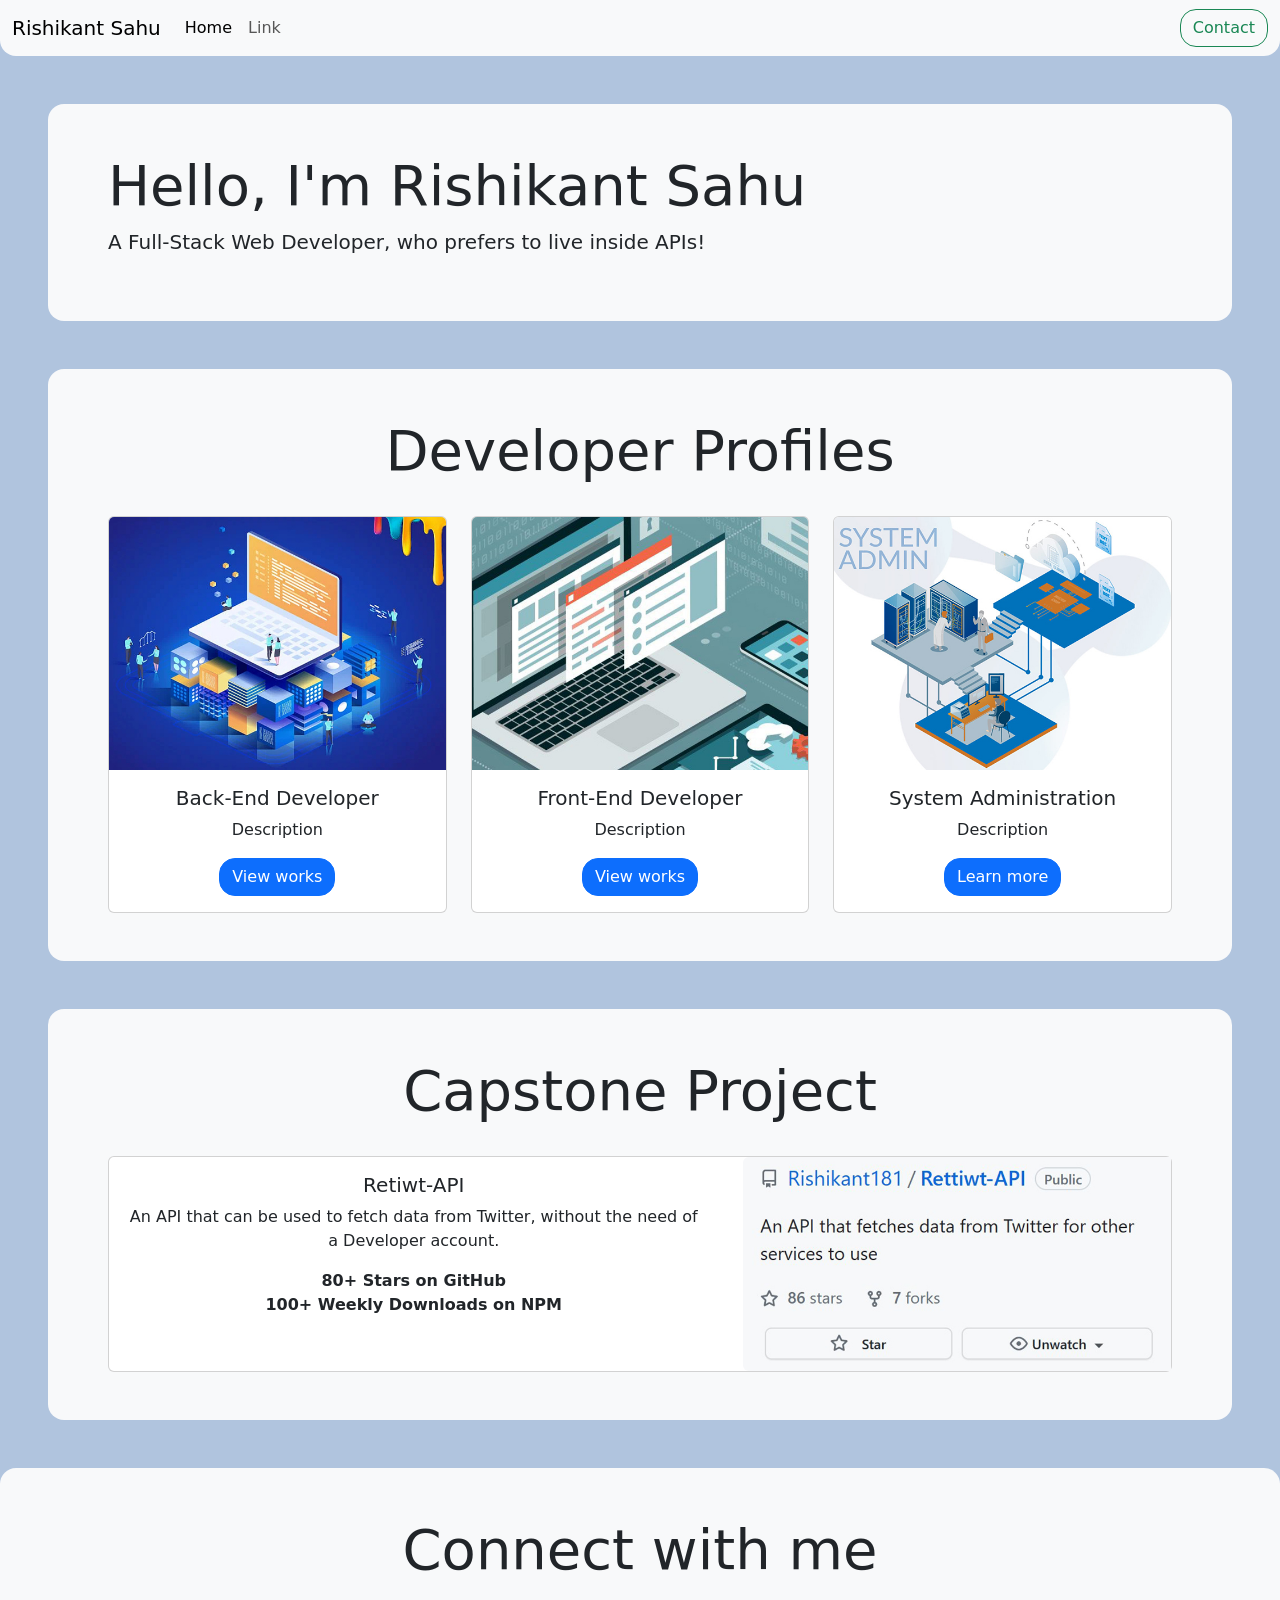
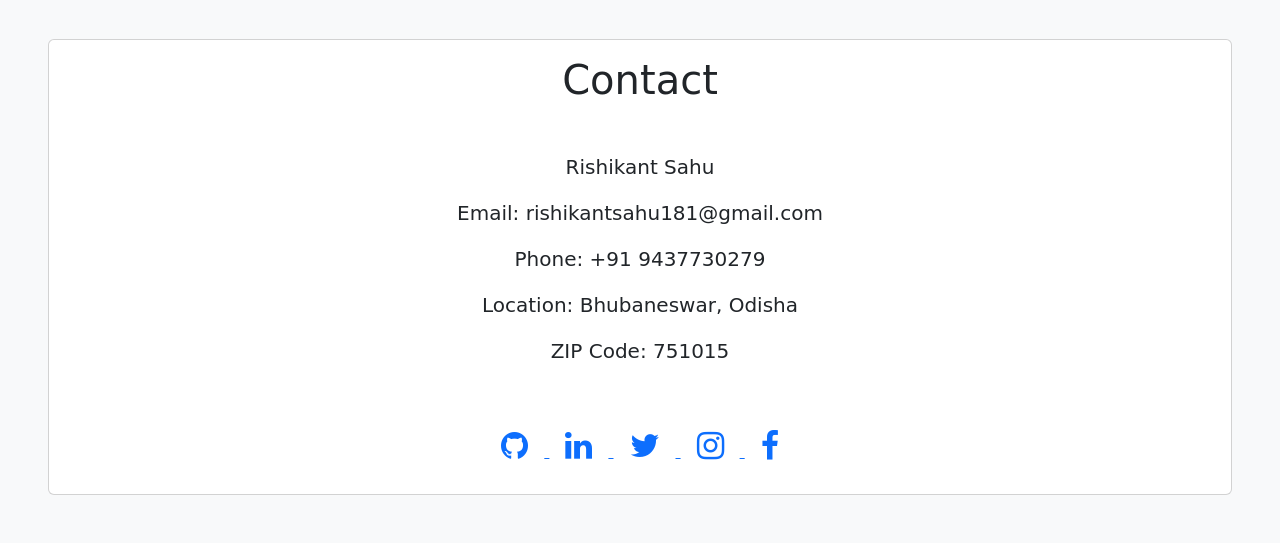
==== Home.html @ 198e62e4 "Made social links functional" ====
<!DOCTYPE html>
<html>
	<head>
		<meta
			name="viewport"
			content="width=device-width, initial-scale=1"
		/>
		<title>Rishikant Sahu</title>
		<link
			href="https://cdn.jsdelivr.net/npm/bootstrap@5.3.0-alpha3/dist/css/bootstrap.min.css"
			rel="stylesheet"
			integrity="sha384-KK94CHFLLe+nY2dmCWGMq91rCGa5gtU4mk92HdvYe+M/SXH301p5ILy+dN9+nJOZ"
			crossorigin="anonymous"
		/>
		<link
			rel="stylesheet"
			href="https://cdnjs.cloudflare.com/ajax/libs/font-awesome/4.7.0/css/font-awesome.min.css"
		/>
		<link
			rel="stylesheet"
			href="./styles/global.css"
		/>
	</head>
	<body>
		<!-- NAVBAR -->
		<nav class="navbar navbar-expand-lg bg-light rounded-bottom-4">
			<div class="container-fluid">
				<div class="collapse navbar-collapse">
					<!-- NAVBAR BRAND -->
					<a
						class="navbar-brand"
						href="#"
						>Rishikant Sahu</a
					>

					<!-- NAVBAR LINKS -->
					<ul class="navbar-nav me-auto">
						<!-- HOME -->
						<li class="nav-item">
							<a
								class="nav-link active"
								aria-current="page"
								href="#"
								>Home</a
							>
						</li>
						<!-- OTHERS -->
						<li class="nav-item">
							<a
								class="nav-link"
								href="#"
								>Link</a
							>
						</li>
					</ul>

					<!-- CONTACT BUTTON -->
					<button
						class="btn btn-outline-success rounded-4"
						type="submit"
					>
						Contact
					</button>
				</div>
			</div>
		</nav>

		<!-- INTRODUCTION JUMBOTRON -->
		<div class="p-5 bg-light m-5 rounded-4">
			<div class="container">
				<!-- TITLE -->
				<h1 class="display-4">Hello, I'm Rishikant Sahu</h1>

				<!-- DESCRIPTION -->
				<p class="lead">A Full-Stack Web Developer, who prefers to live inside APIs!</p>
			</div>
		</div>

		<!-- DEVELOPER PROFILE SECTION -->
		<div class="row bg-light rounded-4 p-5 m-5 text-center">
			<!-- TITLE -->
			<div class="col-12 mb-4">
				<h1 class="display-4">Developer Profiles</h1>
			</div>

			<!-- BACKEND DEVELOPER -->
			<div class="col-4">
				<div class="card card-zoom">
					<!-- CARD IMAGE -->
					<img
						src="./assets/card/backend-card.jpg"
						class="card-img-top"
						alt="..."
					/>

					<!-- CARD BODY -->
					<div class="card-body">
						<!-- TITLE -->
						<h5 class="card-title">Back-End Developer</h5>

						<!-- DESCRIPTION -->
						<p class="card-text">Description</p>

						<!-- BUTTON -->
						<div class="text-center">
							<a
								href="#"
								class="btn btn-primary rounded-4"
								>View works</a
							>
						</div>
					</div>
				</div>
			</div>

			<!-- FRONTNED DEVELOPER -->
			<div class="col-4">
				<div class="card card-zoom">
					<!-- CARD IMAGE -->
					<img
						src="./assets/card/frontend-card.jpg"
						class="card-img-top"
						alt="..."
					/>

					<!-- CARD BODY -->
					<div class="card-body">
						<!-- TITLE -->
						<h5 class="card-title">Front-End Developer</h5>

						<!-- DESCRIPTION -->
						<p class="card-text">Description</p>

						<!-- BUTTON -->
						<div class="text-center">
							<a
								href="#"
								class="btn btn-primary rounded-4"
								>View works</a
							>
						</div>
					</div>
				</div>
			</div>

			<!-- SYSTEM ADMIN -->
			<div class="col-4">
				<div class="card card-zoom">
					<!-- CARD IMAGE -->
					<img
						src="./assets/card/sysadmin-card.jpg"
						class="card-img-top"
						alt="..."
					/>

					<!-- CARD BODY -->
					<div class="card-body">
						<!-- TITLE -->
						<h5 class="card-title">System Administration</h5>

						<!-- DESCRIPTION -->
						<p class="card-text">Description</p>

						<!-- BUTTON -->
						<div class="text-center">
							<a
								href="#"
								class="btn btn-primary rounded-4"
								>Learn more</a
							>
						</div>
					</div>
				</div>
			</div>
		</div>

		<!-- CAPSTONE PROJECT -->
		<div class="row bg-light rounded-4 p-5 m-5 text-center">
			<!-- TITLE -->
			<div class="col-12 mb-4">
				<h1 class="display-4">Capstone Project</h1>
			</div>

			<!-- CAPSTONE PROJECT CARD -->
			<div class="col-12">
				<div class="card card-zoom">
					<div class="row">
						<!-- BODY -->
						<div class="col-7">
							<div class="card-body">
								<!-- TITLE -->
								<h5 class="card-title">Retiwt-API</h5>

								<!-- DESCRIPTION -->
								<p class="card-text">
									An API that can be used to fetch data from Twitter, without the need of a Developer
									account.
								</p>

								<!-- HIGHLIGHTS -->
								<p class="card-text fw-bold">
									80+ Stars on GitHub <br />
									100+ Weekly Downloads on NPM
								</p>
							</div>
						</div>

						<!-- IMAGE -->
						<div class="col-5">
							<a href="https://github.com/Rishikant181/Rettiwt-API">
								<img
									src="./assets/card/rettiwt-api-card.jpg"
									class="img-fluid rounded-start"
									alt="..."
								/>
							</a>
						</div>
					</div>
				</div>
			</div>
		</div>

		<!-- FOOTER -->
		<div class="bg-light rounded-top-4 p-5 text-center">
			<!-- TITLE -->
			<h1 class="display-4">Connect with me</h1>

			<!-- CONTACT DETAILS -->
			<div class="row">
				<!-- CONTACT CARD -->
				<div class="col-12">
					<div class="card mt-5 card-zoom">
						<!-- BODY -->
						<div class="card-body">
							<!-- TITLE -->
							<h1 class="card-title">Contact</h1>

							<!-- CONTENT -->
							<div class="m-5">
								<p class="text-center lead">Rishikant Sahu</p>
								<p class="text-center lead">Email: rishikantsahu181@gmail.com</p>
								<p class="text-center lead">Phone: +91 9437730279</p>
								<p class="text-center lead">Location: Bhubaneswar, Odisha</p>
								<p class="text-center lead">ZIP Code: 751015</p>
							</div>

							<!-- SOCIAL -->
							<a href="https://www.github.com/Rishikant181">
								<p class="m-3 fa fa-2x fa-github"></p>
							</a>
							<a href="https://www.linkedin.com/in/rishikant-sahu-424663203/">
								<p class="m-3 fa fa-2x fa-linkedin"></p>
							</a>
							<a href="https://twitter.com/negmatico">
								<p class="m-3 fa fa-2x fa-twitter"></p>
							</a>
							<a href="https://www.instagram.com/negmatico/">
								<p class="m-3 fa fa-2x fa-instagram"></p>
							</a>
							<a href="https://www.facebook.com/rishikant.sahu.94">
								<p class="m-3 fa fa-2x fa-facebook"></p>
							</a>
						</div>
					</div>
				</div>
			</div>
		</div>

		<script
			src="https://cdn.jsdelivr.net/npm/bootstrap@5.3.0-alpha3/dist/js/bootstrap.bundle.min.js"
			integrity="sha384-ENjdO4Dr2bkBIFxQpeoTz1HIcje39Wm4jDKdf19U8gI4ddQ3GYNS7NTKfAdVQSZe"
			crossorigin="anonymous"
		></script>
	</body>
</html>
---- styles/global.css ----
@import './card.css';

body {
	background-color: lightsteelblue;
}
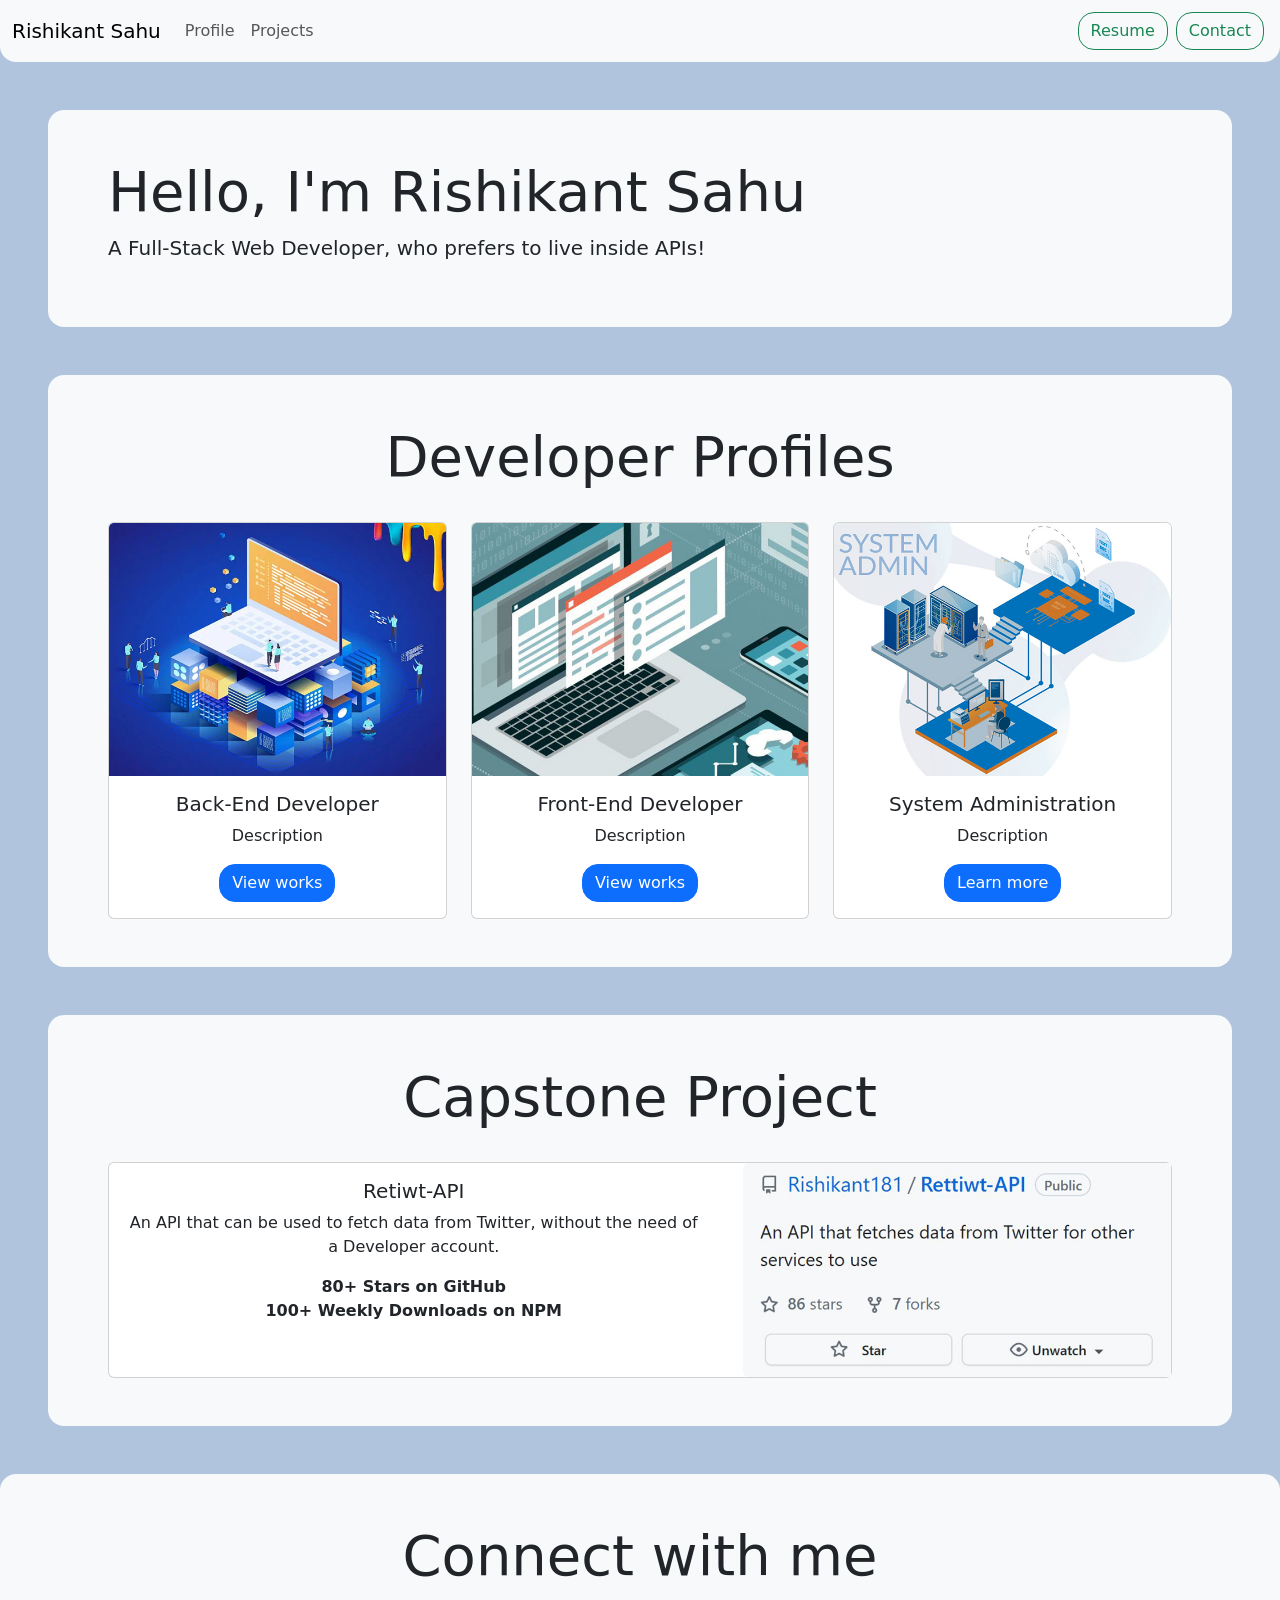
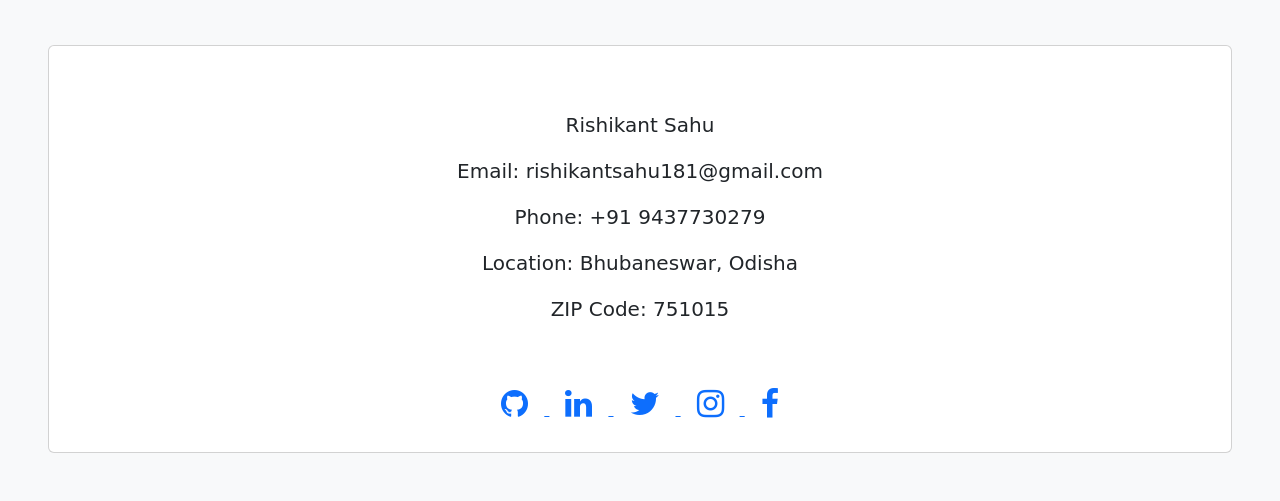
==== commit fbf738db: "Added functional links" ====
--- a/Home.html
+++ b/Home.html
@@ -29,7 +29,7 @@
 					<!-- NAVBAR BRAND -->
 					<a
 						class="navbar-brand"
-						href="#"
+						href="#intro"
 						>Rishikant Sahu</a
 					>
 
@@ -38,35 +38,50 @@
 						<!-- HOME -->
 						<li class="nav-item">
 							<a
-								class="nav-link active"
+								class="nav-link"
 								aria-current="page"
-								href="#"
-								>Home</a
+								href="#profile"
+								>Profile</a
 							>
 						</li>
 						<!-- OTHERS -->
 						<li class="nav-item">
 							<a
 								class="nav-link"
-								href="#"
-								>Link</a
+								href="#projects"
+								>Projects</a
 							>
 						</li>
 					</ul>
 
+					<!-- RESUME BUTTON -->
+					<a href="https://www.linkedin.com/in/rishikant-sahu-424663203/">
+						<button
+							class="btn btn-outline-success rounded-4 m-1"
+							type="submit"
+						>
+							Resume
+						</button>
+					</a>
+
 					<!-- CONTACT BUTTON -->
-					<button
-						class="btn btn-outline-success rounded-4"
-						type="submit"
-					>
-						Contact
-					</button>
+					<a href="#contact">
+						<button
+							class="btn btn-outline-success rounded-4 m-1"
+							type="submit"
+						>
+							Contact
+						</button>
+					</a>
 				</div>
 			</div>
 		</nav>
 
 		<!-- INTRODUCTION JUMBOTRON -->
-		<div class="p-5 bg-light m-5 rounded-4">
+		<div
+			class="p-5 bg-light m-5 rounded-4"
+			id="intro"
+		>
 			<div class="container">
 				<!-- TITLE -->
 				<h1 class="display-4">Hello, I'm Rishikant Sahu</h1>
@@ -77,7 +92,10 @@
 		</div>
 
 		<!-- DEVELOPER PROFILE SECTION -->
-		<div class="row bg-light rounded-4 p-5 m-5 text-center">
+		<div
+			class="row bg-light rounded-4 p-5 m-5 text-center"
+			id="profile"
+		>
 			<!-- TITLE -->
 			<div class="col-12 mb-4">
 				<h1 class="display-4">Developer Profiles</h1>
@@ -175,7 +193,10 @@
 		</div>
 
 		<!-- CAPSTONE PROJECT -->
-		<div class="row bg-light rounded-4 p-5 m-5 text-center">
+		<div
+			class="row bg-light rounded-4 p-5 m-5 text-center"
+			id="projects"
+		>
 			<!-- TITLE -->
 			<div class="col-12 mb-4">
 				<h1 class="display-4">Capstone Project</h1>
@@ -221,7 +242,10 @@
 		</div>
 
 		<!-- FOOTER -->
-		<div class="bg-light rounded-top-4 p-5 text-center">
+		<div
+			class="bg-light rounded-top-4 p-5 text-center"
+			id="contact"
+		>
 			<!-- TITLE -->
 			<h1 class="display-4">Connect with me</h1>
 
@@ -232,9 +256,6 @@
 					<div class="card mt-5 card-zoom">
 						<!-- BODY -->
 						<div class="card-body">
-							<!-- TITLE -->
-							<h1 class="card-title">Contact</h1>
-
 							<!-- CONTENT -->
 							<div class="m-5">
 								<p class="text-center lead">Rishikant Sahu</p>
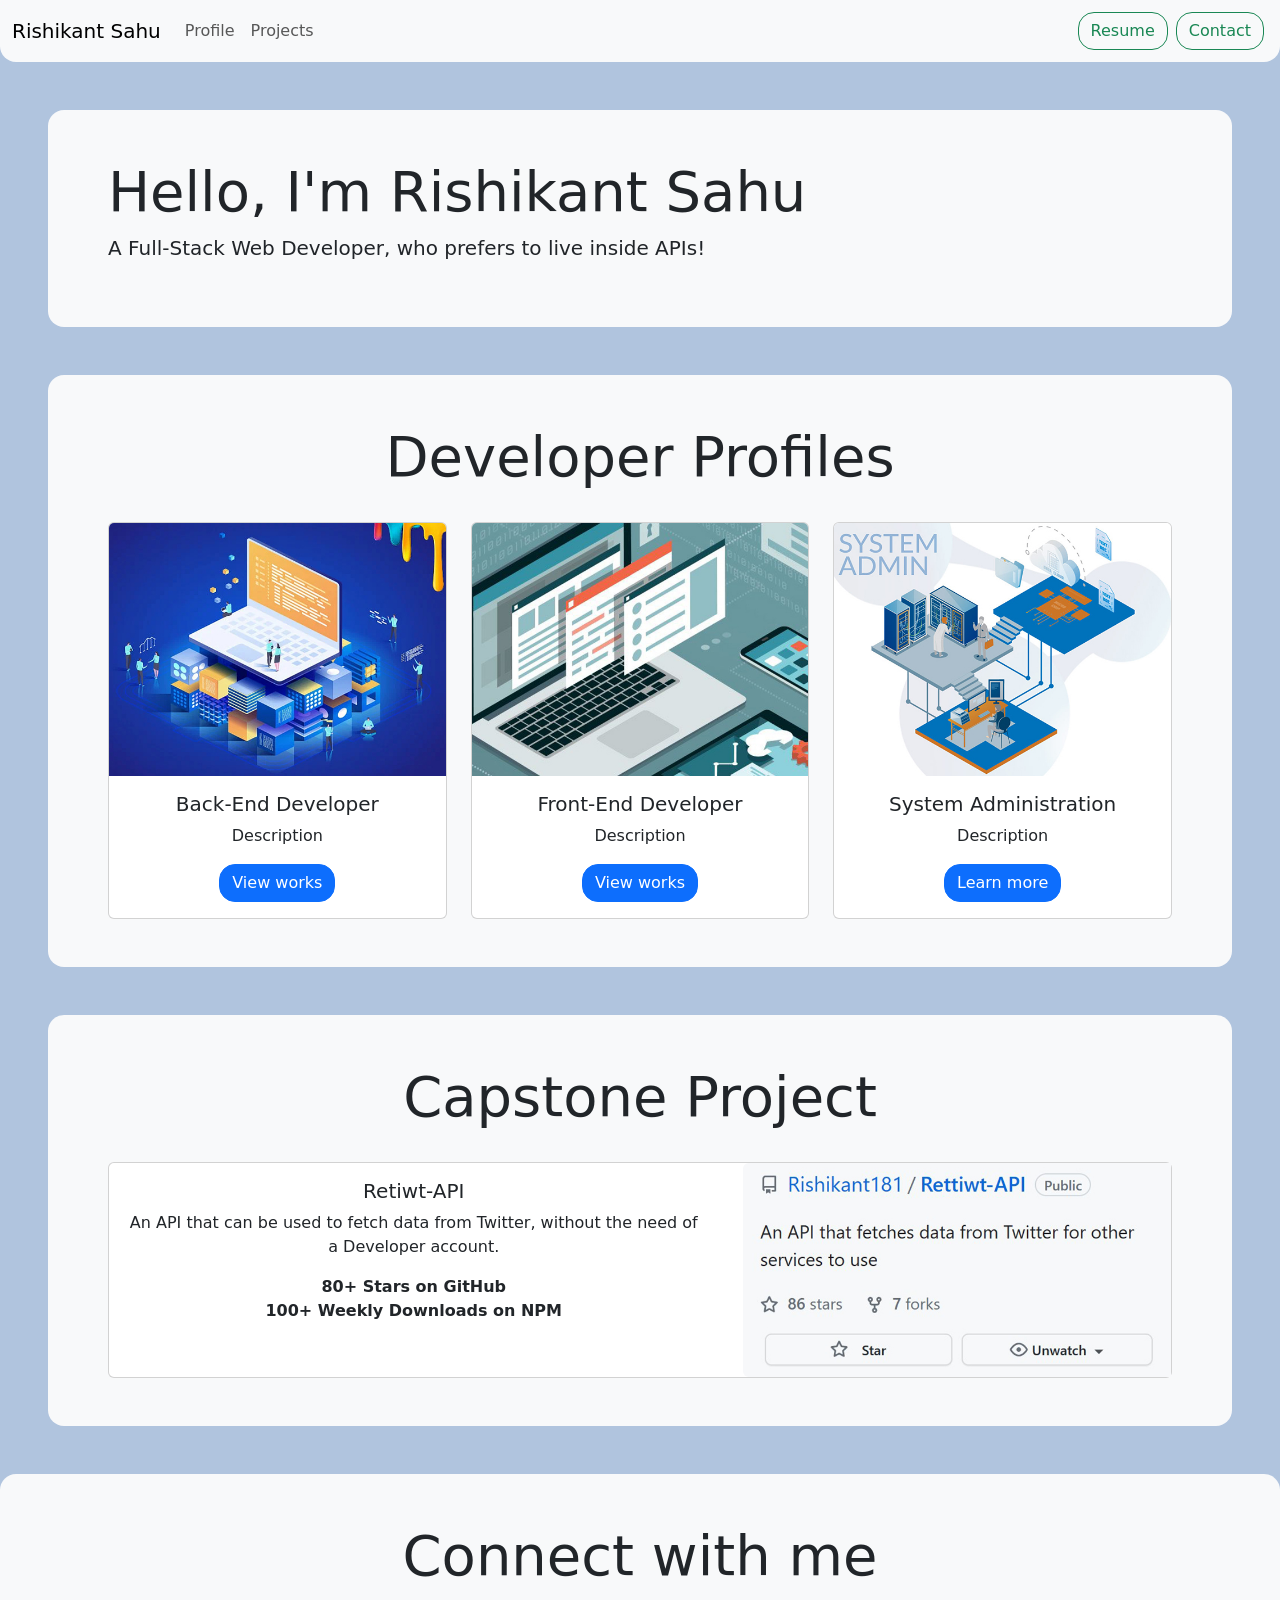
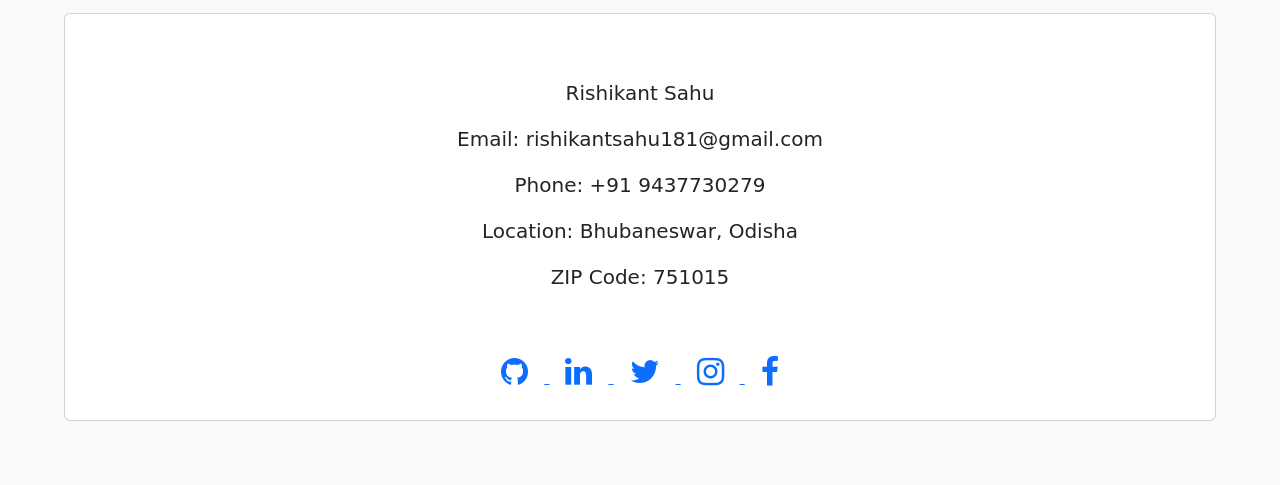
==== commit 6882bce9: "Fixed margins" ====
--- a/Home.html
+++ b/Home.html
@@ -23,7 +23,7 @@
 	</head>
 	<body>
 		<!-- NAVBAR -->
-		<nav class="navbar navbar-expand-lg bg-light rounded-bottom-4">
+		<nav class="navbar navbar-expand-lg bg-light sticky-top rounded-bottom-4">
 			<div class="container-fluid">
 				<div class="collapse navbar-collapse">
 					<!-- NAVBAR BRAND -->
@@ -253,7 +253,7 @@
 			<div class="row">
 				<!-- CONTACT CARD -->
 				<div class="col-12">
-					<div class="card mt-5 card-zoom">
+					<div class="card m-3 card-zoom">
 						<!-- BODY -->
 						<div class="card-body">
 							<!-- CONTENT -->
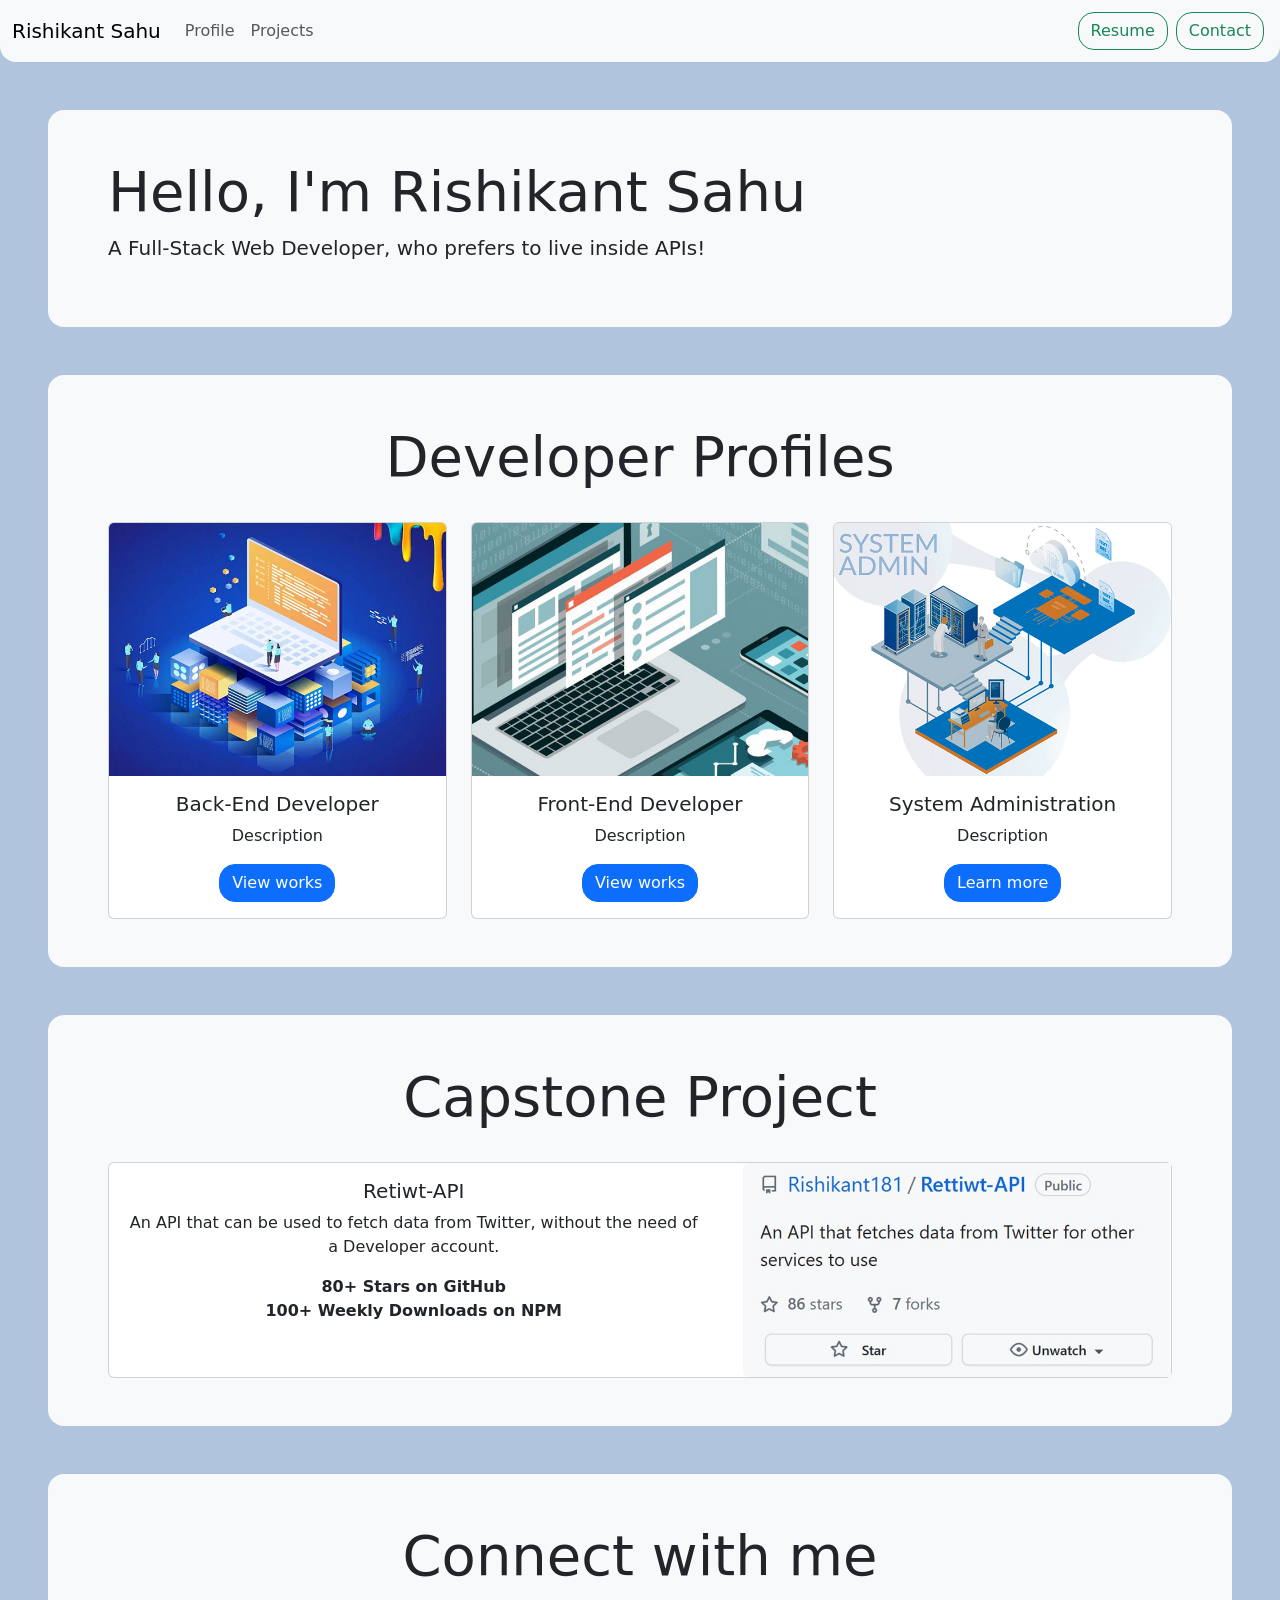
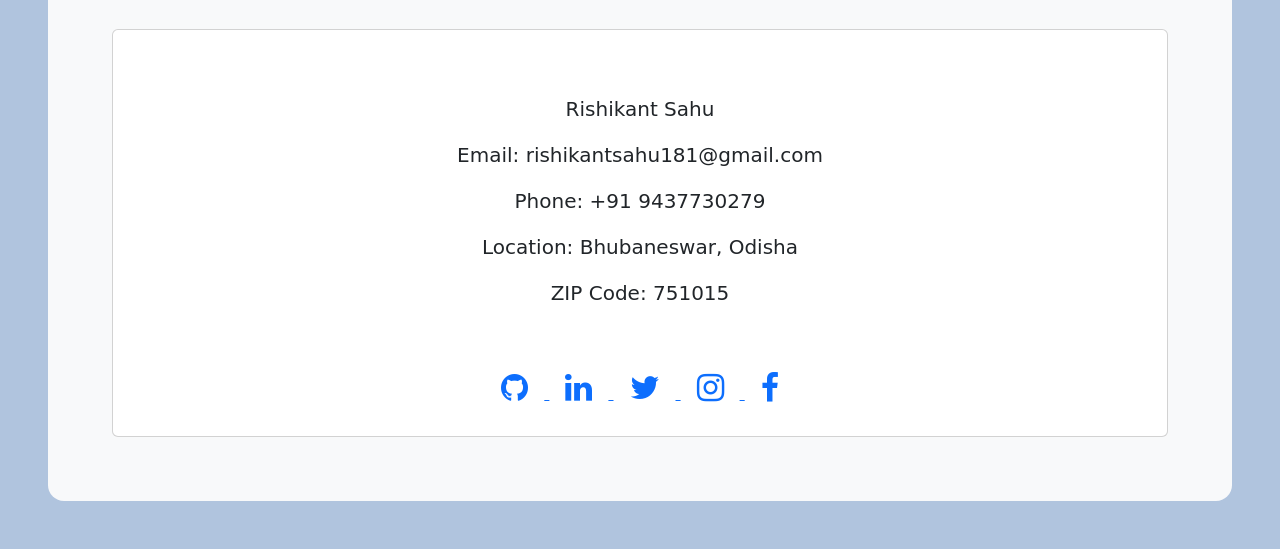
==== commit c5ec7d14: "Fixed footer margin" ====
--- a/Home.html
+++ b/Home.html
@@ -243,11 +243,13 @@
 
 		<!-- FOOTER -->
 		<div
-			class="bg-light rounded-top-4 p-5 text-center"
+			class="bg-light rounded-4 m-5 p-5 text-center"
 			id="contact"
 		>
 			<!-- TITLE -->
-			<h1 class="display-4">Connect with me</h1>
+			<div class="mb-4">
+				<h1 class="display-4">Connect with me</h1>
+			</div>
 
 			<!-- CONTACT DETAILS -->
 			<div class="row">
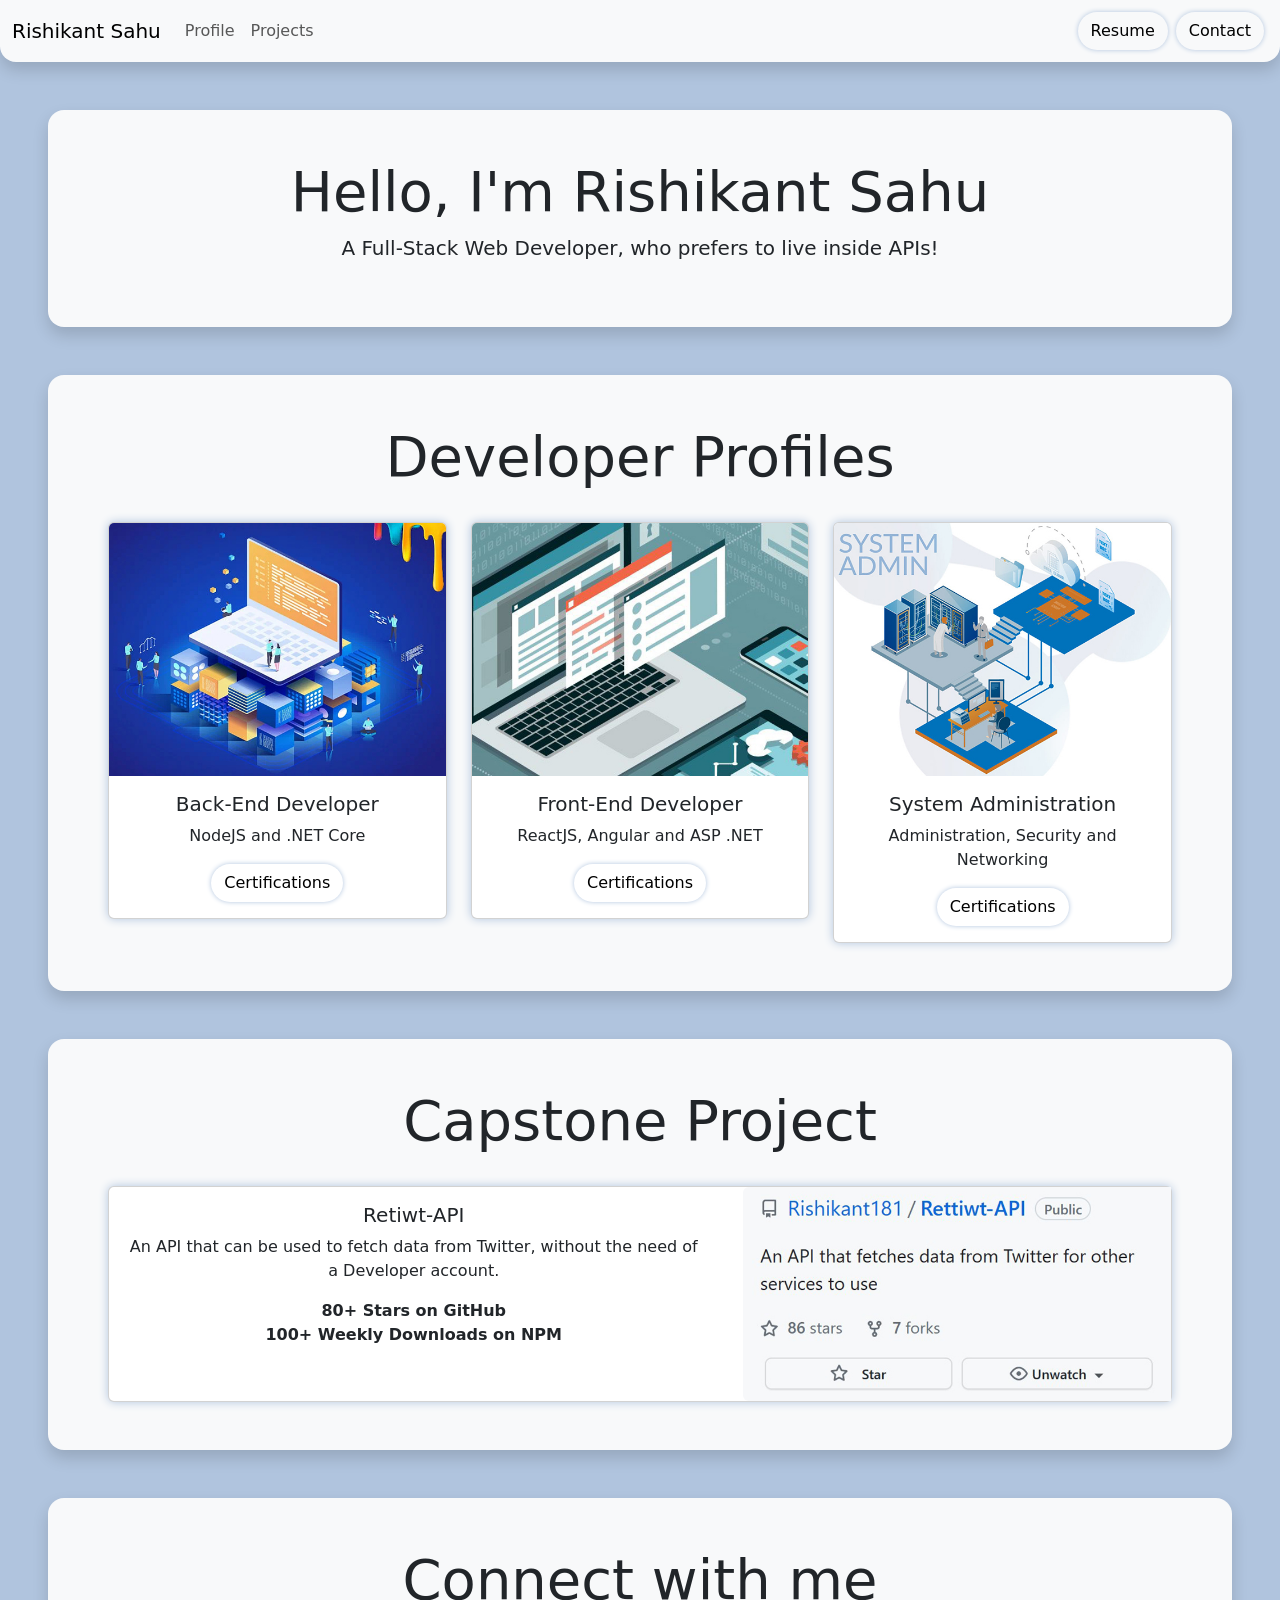
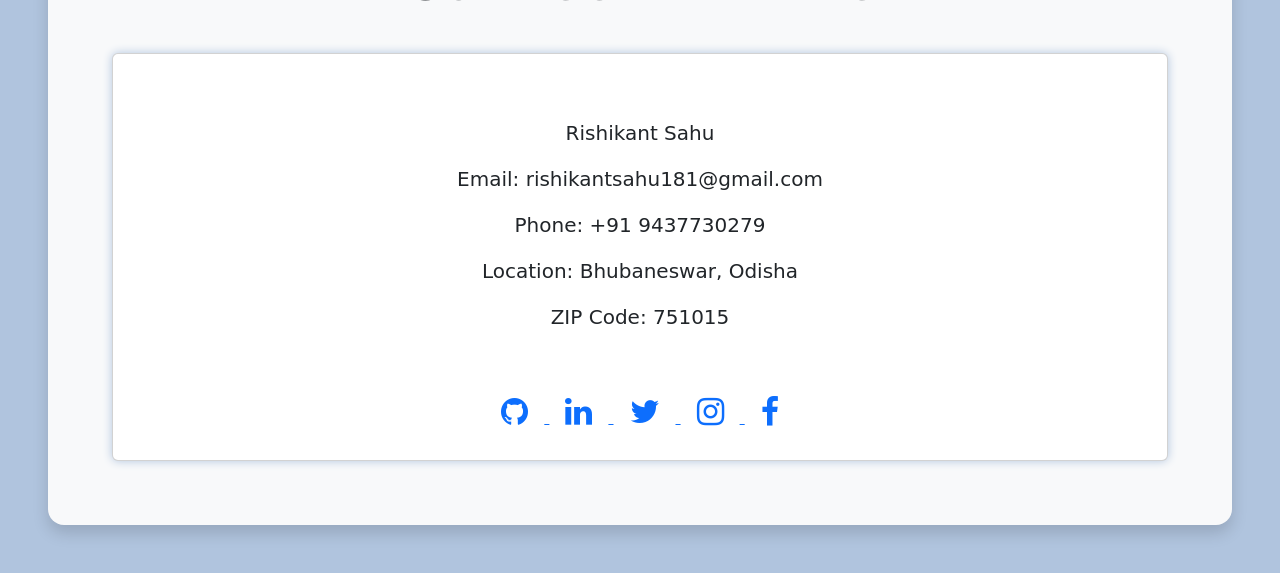
==== commit 411ca4b3: "Added subtle shadow effects" ====
--- a/Home.html
+++ b/Home.html
@@ -23,7 +23,7 @@
 	</head>
 	<body>
 		<!-- NAVBAR -->
-		<nav class="navbar navbar-expand-lg bg-light sticky-top rounded-bottom-4">
+		<nav class="navbar navbar-expand-lg bg-light sticky-top rounded-bottom-4 shadow">
 			<div class="container-fluid">
 				<div class="collapse navbar-collapse">
 					<!-- NAVBAR BRAND -->
@@ -57,7 +57,7 @@
 					<!-- RESUME BUTTON -->
 					<a href="https://www.linkedin.com/in/rishikant-sahu-424663203/">
 						<button
-							class="btn btn-outline-success rounded-4 m-1"
+							class="btn m-1"
 							type="submit"
 						>
 							Resume
@@ -67,7 +67,7 @@
 					<!-- CONTACT BUTTON -->
 					<a href="#contact">
 						<button
-							class="btn btn-outline-success rounded-4 m-1"
+							class="btn m-1"
 							type="submit"
 						>
 							Contact
@@ -79,10 +79,10 @@
 
 		<!-- INTRODUCTION JUMBOTRON -->
 		<div
-			class="p-5 bg-light m-5 rounded-4"
+			class="p-5 bg-light m-5 rounded-4 shadow"
 			id="intro"
 		>
-			<div class="container">
+			<div class="text-center">
 				<!-- TITLE -->
 				<h1 class="display-4">Hello, I'm Rishikant Sahu</h1>
 
@@ -93,7 +93,7 @@
 
 		<!-- DEVELOPER PROFILE SECTION -->
 		<div
-			class="row bg-light rounded-4 p-5 m-5 text-center"
+			class="row bg-light rounded-4 p-5 m-5 text-center shadow"
 			id="profile"
 		>
 			<!-- TITLE -->
@@ -117,15 +117,11 @@
 						<h5 class="card-title">Back-End Developer</h5>
 
 						<!-- DESCRIPTION -->
-						<p class="card-text">Description</p>
+						<p class="card-text">NodeJS and .NET Core</p>
 
 						<!-- BUTTON -->
 						<div class="text-center">
-							<a
-								href="#"
-								class="btn btn-primary rounded-4"
-								>View works</a
-							>
+							<a href="#"><button class="btn">Certifications</button></a>
 						</div>
 					</div>
 				</div>
@@ -147,15 +143,11 @@
 						<h5 class="card-title">Front-End Developer</h5>
 
 						<!-- DESCRIPTION -->
-						<p class="card-text">Description</p>
+						<p class="card-text">ReactJS, Angular and ASP .NET</p>
 
 						<!-- BUTTON -->
 						<div class="text-center">
-							<a
-								href="#"
-								class="btn btn-primary rounded-4"
-								>View works</a
-							>
+							<a href="#"><button class="btn">Certifications</button></a>
 						</div>
 					</div>
 				</div>
@@ -177,15 +169,11 @@
 						<h5 class="card-title">System Administration</h5>
 
 						<!-- DESCRIPTION -->
-						<p class="card-text">Description</p>
+						<p class="card-text">Administration, Security and Networking</p>
 
 						<!-- BUTTON -->
 						<div class="text-center">
-							<a
-								href="#"
-								class="btn btn-primary rounded-4"
-								>Learn more</a
-							>
+							<a href="#"><button class="btn">Certifications</button></a>
 						</div>
 					</div>
 				</div>
@@ -194,7 +182,7 @@
 
 		<!-- CAPSTONE PROJECT -->
 		<div
-			class="row bg-light rounded-4 p-5 m-5 text-center"
+			class="row bg-light rounded-4 p-5 m-5 text-center shadow"
 			id="projects"
 		>
 			<!-- TITLE -->
@@ -243,7 +231,7 @@
 
 		<!-- FOOTER -->
 		<div
-			class="bg-light rounded-4 m-5 p-5 text-center"
+			class="bg-light rounded-4 m-5 p-5 text-center shadow"
 			id="contact"
 		>
 			<!-- TITLE -->
--- a/styles/global.css
+++ b/styles/global.css
@@ -1,5 +1,10 @@
 @import './card.css';
+@import './button.css';
 
 body {
 	background-color: lightsteelblue;
 }
+
+shadow {
+	box-shadow: 0px 0px 50px lightsteelblue;
+}
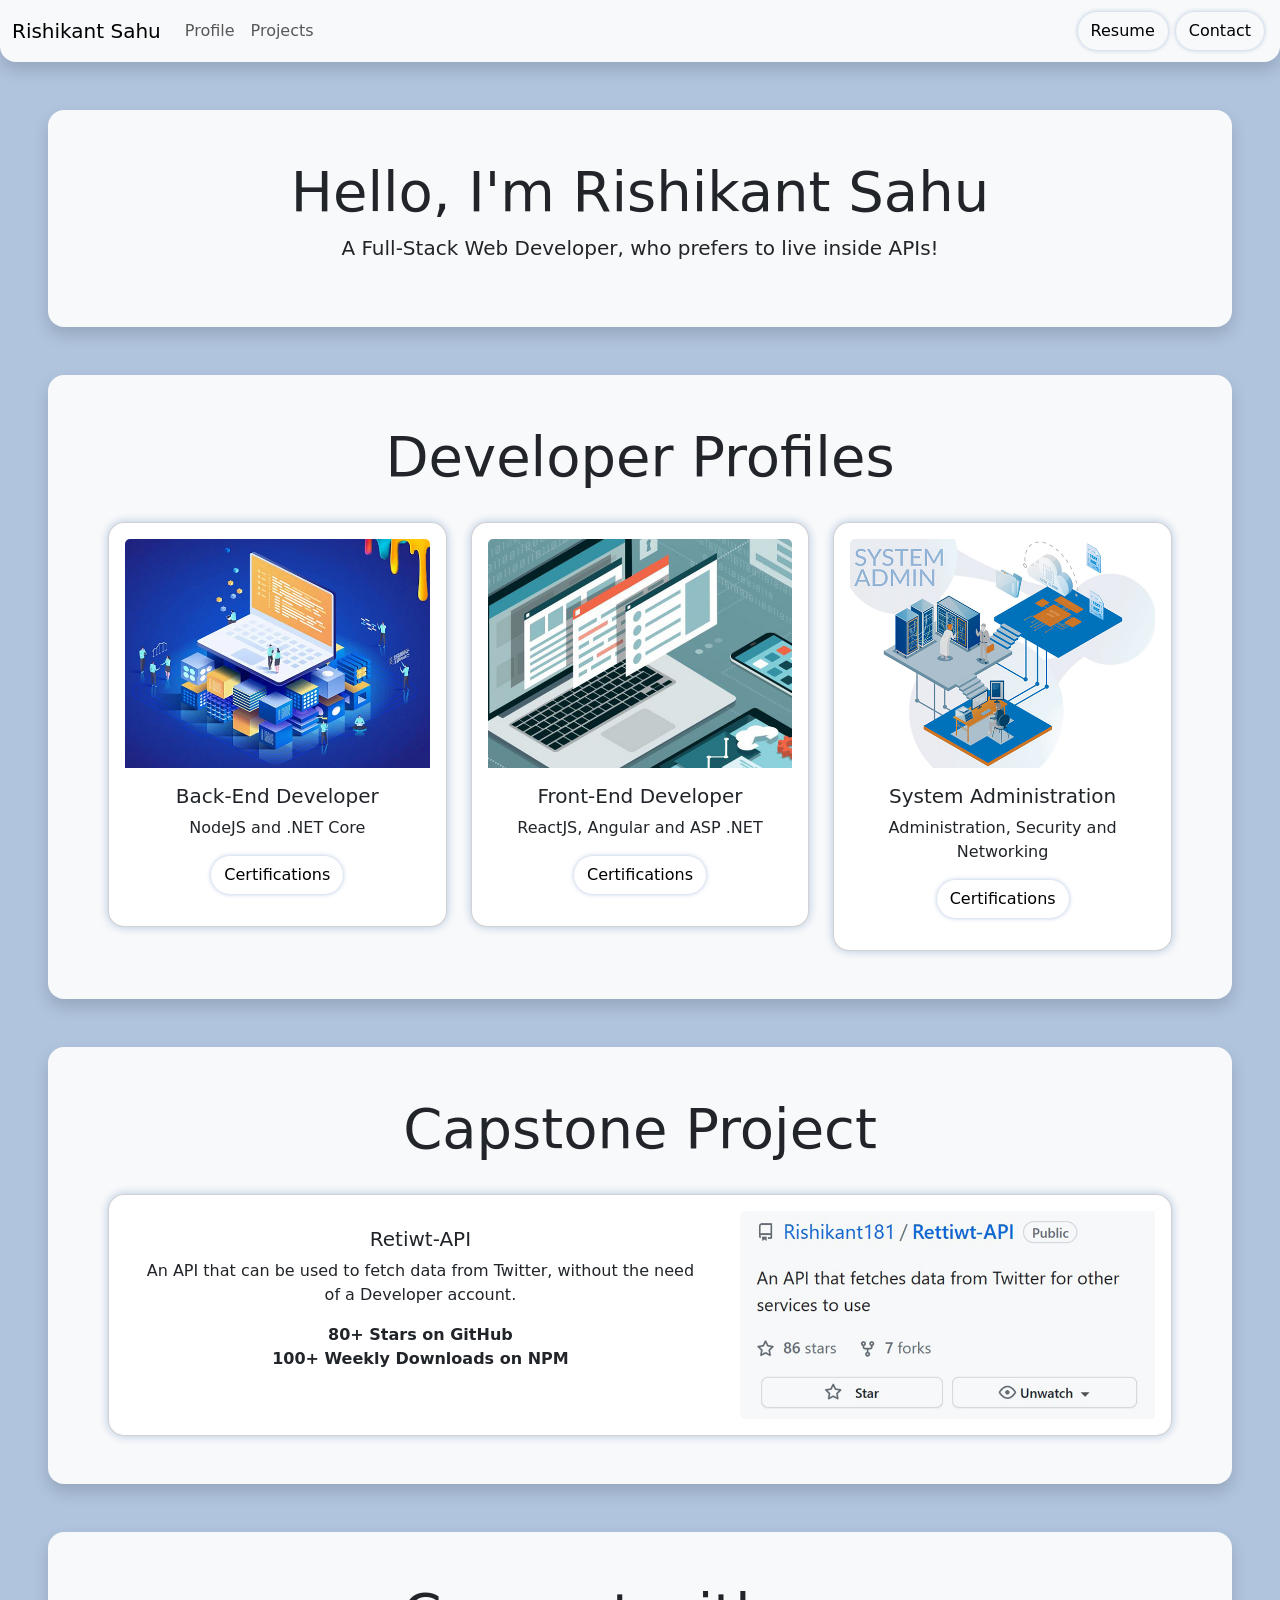
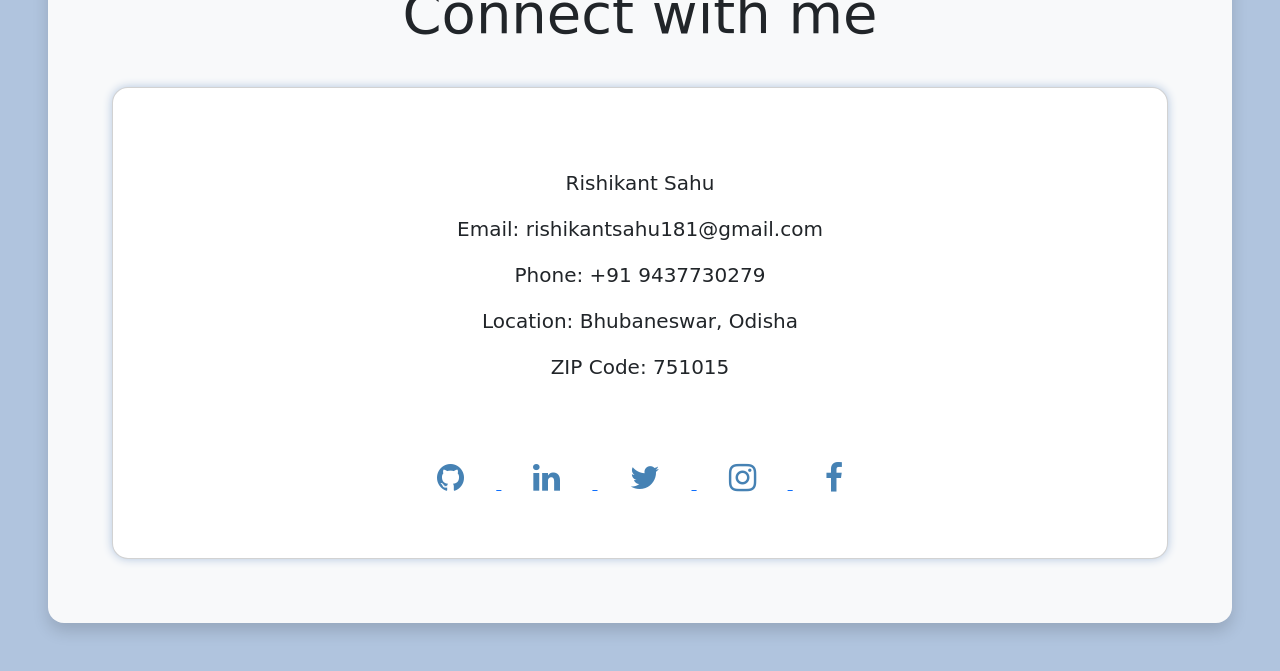
==== commit a47733ae: "Added subtle effect to fa" ====
--- a/Home.html
+++ b/Home.html
@@ -257,19 +257,19 @@
 
 							<!-- SOCIAL -->
 							<a href="https://www.github.com/Rishikant181">
-								<p class="m-3 fa fa-2x fa-github"></p>
+								<p class="m-3 fa fa-2x fa-github fa-zoom"></p>
 							</a>
 							<a href="https://www.linkedin.com/in/rishikant-sahu-424663203/">
-								<p class="m-3 fa fa-2x fa-linkedin"></p>
+								<p class="m-3 fa fa-2x fa-linkedin fa-zoom"></p>
 							</a>
 							<a href="https://twitter.com/negmatico">
-								<p class="m-3 fa fa-2x fa-twitter"></p>
+								<p class="m-3 fa fa-2x fa-twitter fa-zoom"></p>
 							</a>
 							<a href="https://www.instagram.com/negmatico/">
-								<p class="m-3 fa fa-2x fa-instagram"></p>
+								<p class="m-3 fa fa-2x fa-instagram fa-zoom"></p>
 							</a>
 							<a href="https://www.facebook.com/rishikant.sahu.94">
-								<p class="m-3 fa fa-2x fa-facebook"></p>
+								<p class="m-3 fa fa-2x fa-facebook fa-zoom"></p>
 							</a>
 						</div>
 					</div>
--- a/styles/global.css
+++ b/styles/global.css
@@ -1,10 +1,11 @@
 @import './card.css';
 @import './button.css';
+@import './icons.css';
 
 body {
 	background-color: lightsteelblue;
 }
 
 shadow {
-	box-shadow: 0px 0px 50px lightsteelblue;
+	box-shadow: 0px 0px 50px steelblue;
 }
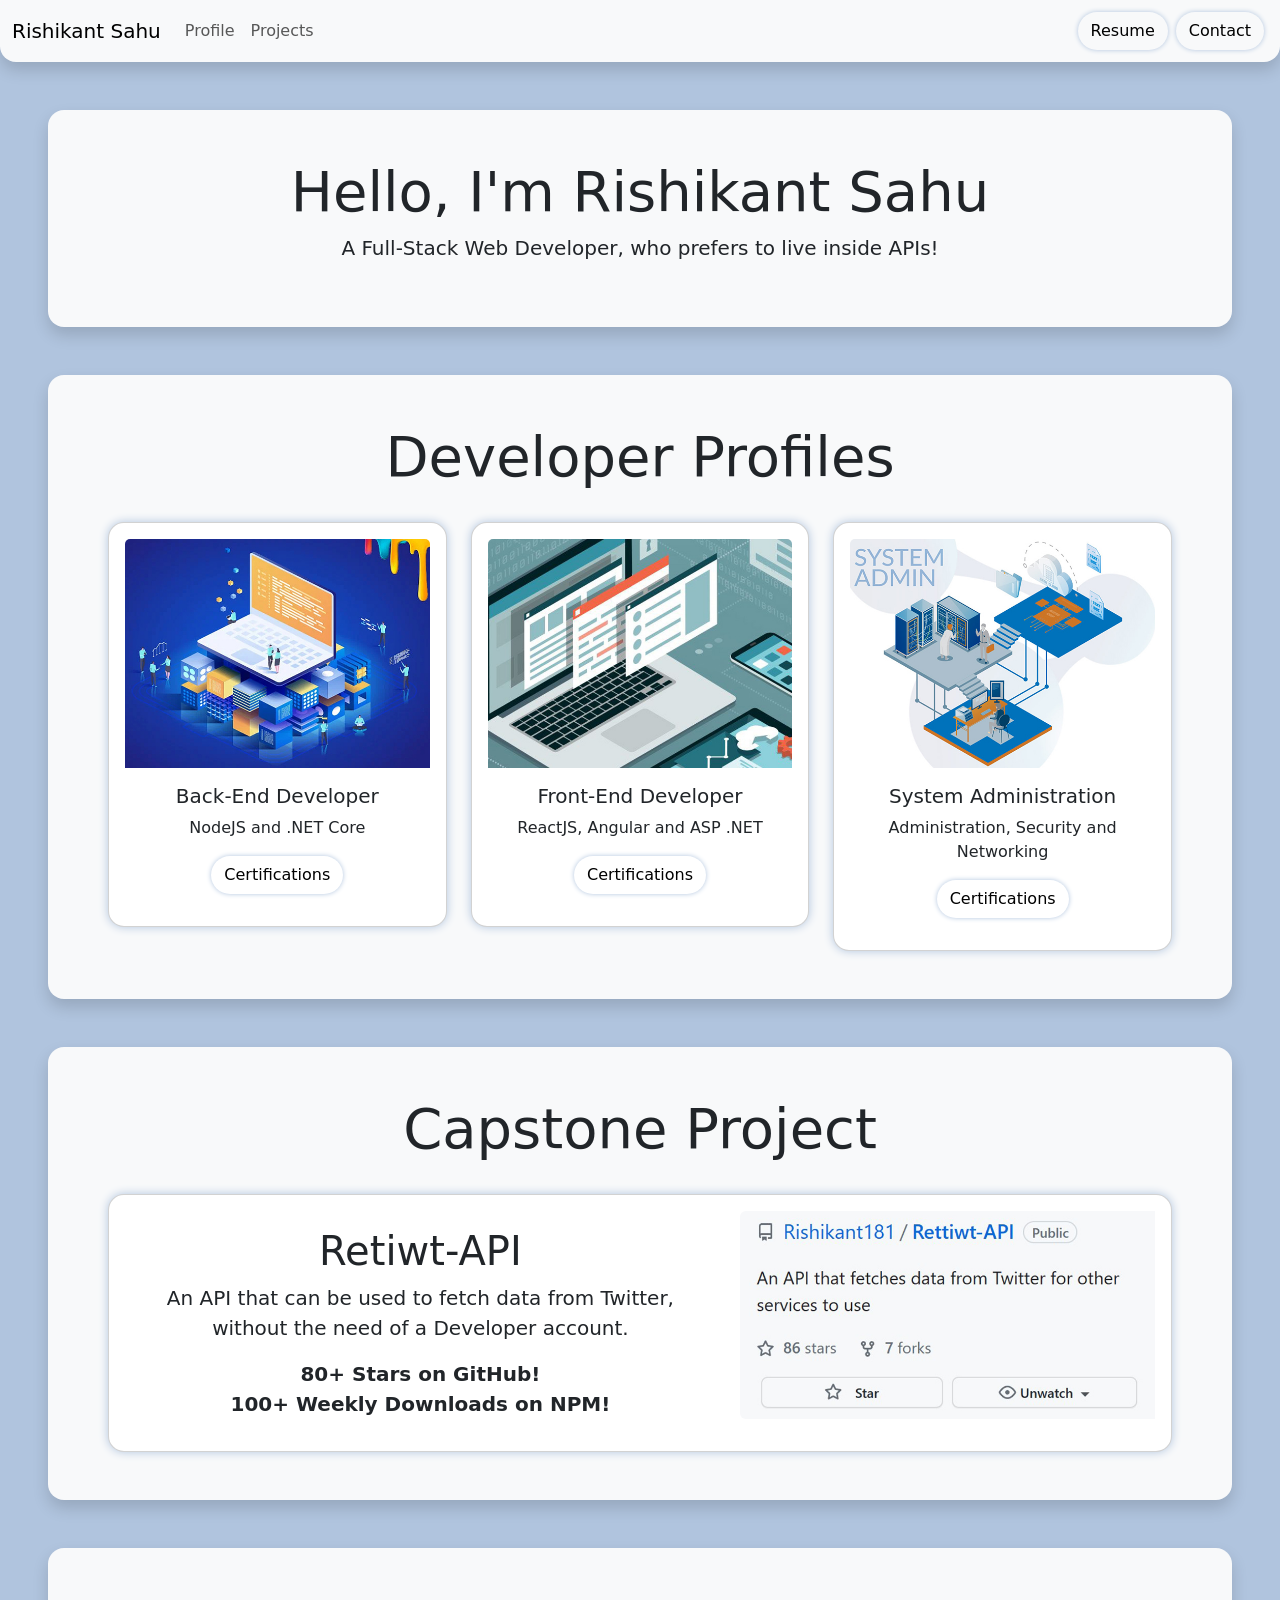
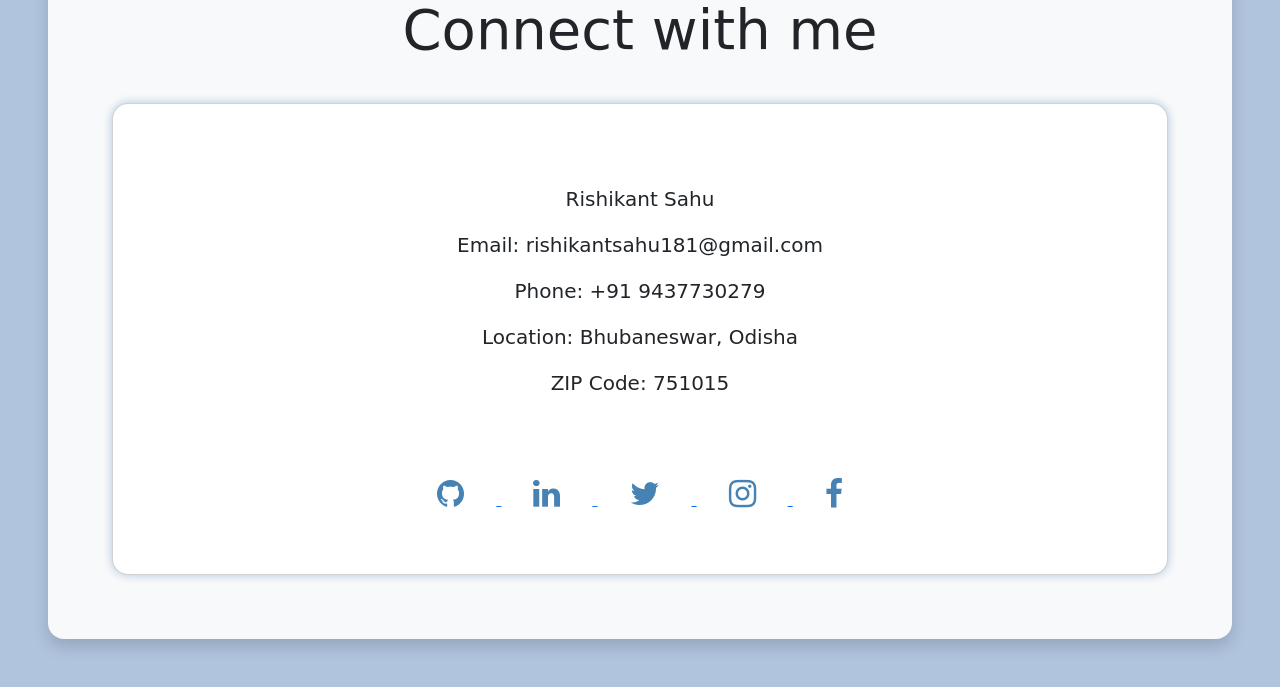
==== commit aa5c1de8: "Updated capstone project fonts" ====
--- a/Home.html
+++ b/Home.html
@@ -121,7 +121,9 @@
 
 						<!-- BUTTON -->
 						<div class="text-center">
-							<a href="#"><button class="btn">Certifications</button></a>
+							<a href="https://coursera.org/share/c6aca6f543a0584ecb9350e7bc851e24"
+								><button class="btn">Certifications</button></a
+							>
 						</div>
 					</div>
 				</div>
@@ -147,7 +149,9 @@
 
 						<!-- BUTTON -->
 						<div class="text-center">
-							<a href="#"><button class="btn">Certifications</button></a>
+							<a href="https://coursera.org/share/08399acb52a0695824f539dbc6c20b35"
+								><button class="btn">Certifications</button></a
+							>
 						</div>
 					</div>
 				</div>
@@ -173,7 +177,9 @@
 
 						<!-- BUTTON -->
 						<div class="text-center">
-							<a href="#"><button class="btn">Certifications</button></a>
+							<a href="https://coursera.org/share/986448b50a8c90f39ac053fd53b4121c"
+								><button class="btn">Certifications</button></a
+							>
 						</div>
 					</div>
 				</div>
@@ -198,18 +204,18 @@
 						<div class="col-7">
 							<div class="card-body">
 								<!-- TITLE -->
-								<h5 class="card-title">Retiwt-API</h5>
+								<h5 class="display-6">Retiwt-API</h5>
 
 								<!-- DESCRIPTION -->
-								<p class="card-text">
+								<p class="card-text lead">
 									An API that can be used to fetch data from Twitter, without the need of a Developer
 									account.
 								</p>
 
 								<!-- HIGHLIGHTS -->
-								<p class="card-text fw-bold">
-									80+ Stars on GitHub <br />
-									100+ Weekly Downloads on NPM
+								<p class="card-text lead fw-bold">
+									80+ Stars on GitHub! <br />
+									100+ Weekly Downloads on NPM!
 								</p>
 							</div>
 						</div>
